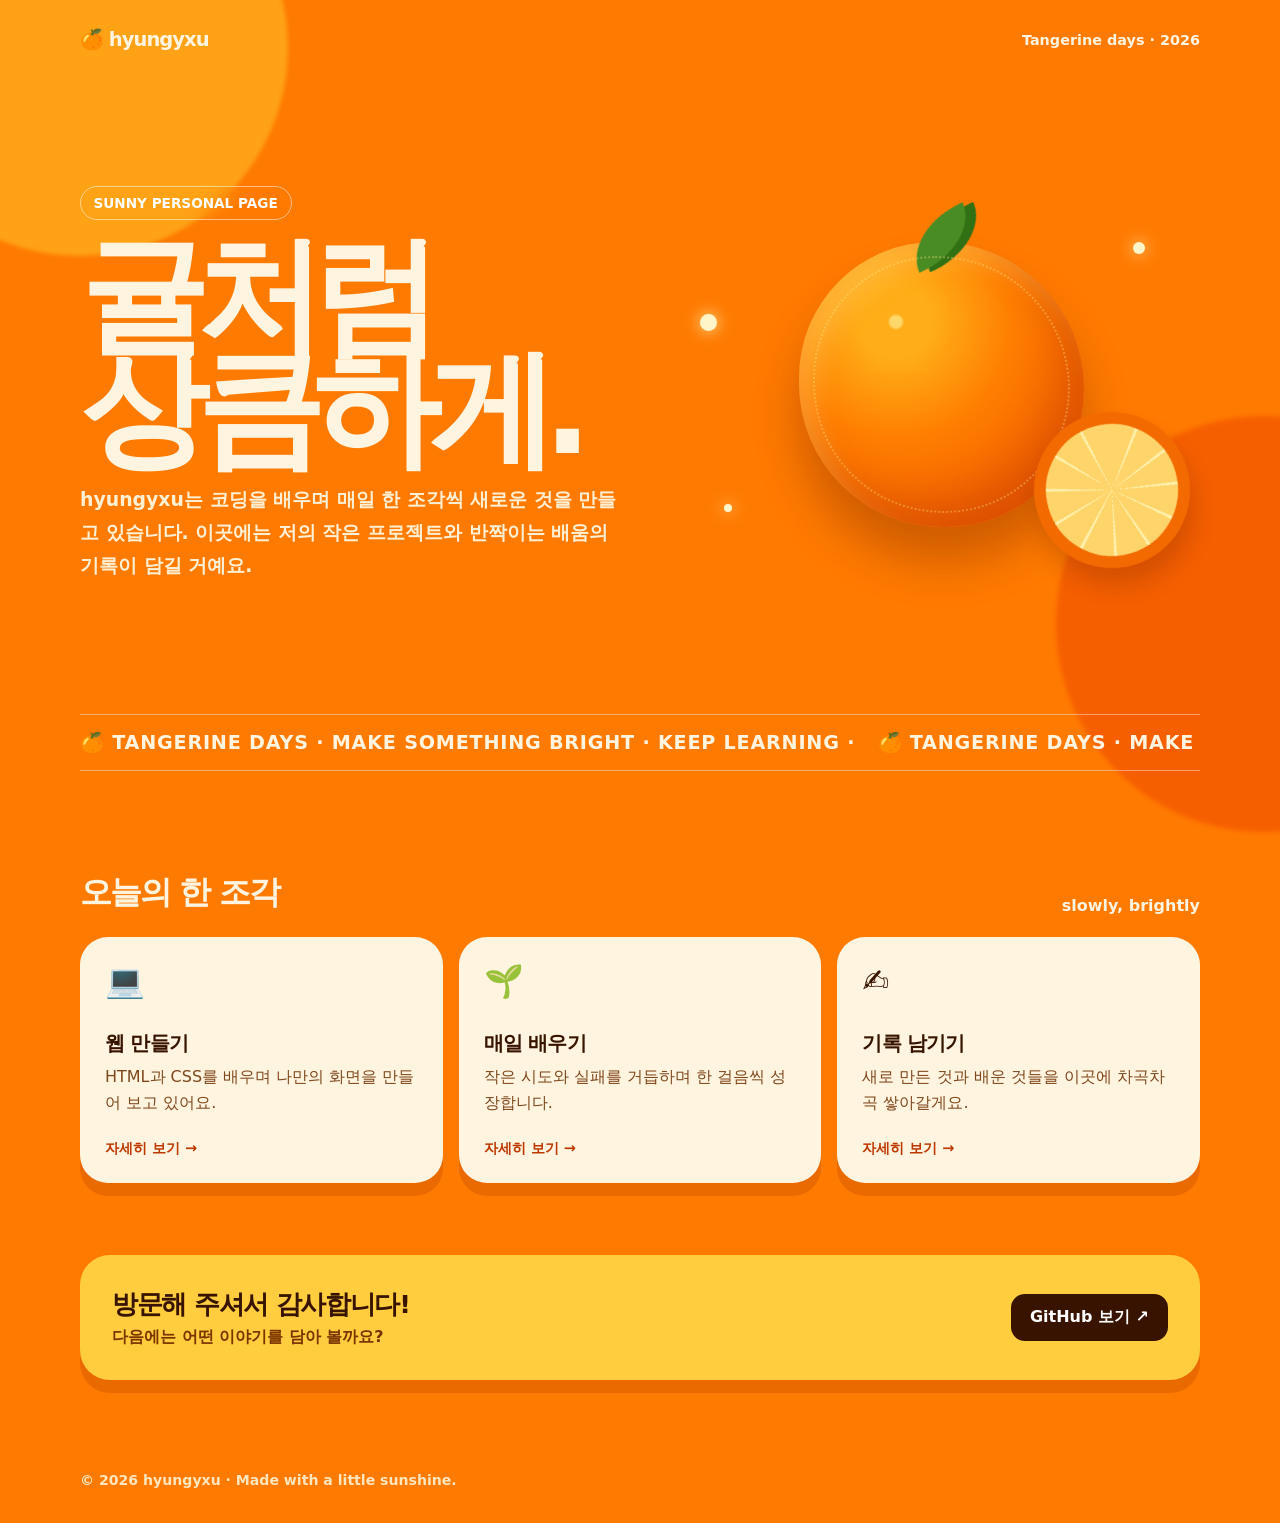
==== index.html @ 392e9925 "Add name to introduction" ====
<!doctype html>
<html lang="ko">
  <head>
    <meta charset="UTF-8" />
    <meta name="viewport" content="width=device-width, initial-scale=1.0" />
    <meta name="description" content="hyungyxu의 귤빛 개인 홈페이지" />
    <title>hyungyxu · Tangerine Days</title>
    <style>
      :root { --orange:#ff7a00; --deep:#bd3900; --cream:#fff4df; --ink:#381400; --yellow:#ffca28; }
      * { box-sizing:border-box; }
      html { scroll-behavior:smooth; }
      body { margin:0; overflow-x:hidden; color:var(--ink); background:var(--orange); font-family:Pretendard,"Noto Sans KR",system-ui,sans-serif; }
      .orb { position:fixed; z-index:-1; width:26rem; height:26rem; border-radius:50%; filter:blur(2px); opacity:.55; pointer-events:none; }
      .orb.one { top:-10rem; left:-8rem; background:#ffc329; animation:drift 12s ease-in-out infinite alternate; }
      .orb.two { right:-12rem; top:26rem; background:#ef4a00; animation:drift 15s -5s ease-in-out infinite alternate-reverse; }
      .wrap { width:min(1120px,calc(100% - 40px)); margin:auto; }
      nav { display:flex; justify-content:space-between; align-items:center; padding:28px 0; color:var(--cream); }
      .brand { font-size:1.22rem; font-weight:900; letter-spacing:-.05em; } .nav-note { font-size:.9rem; font-weight:700; }
      .hero { display:grid; grid-template-columns:1.05fr .95fr; min-height:610px; align-items:center; gap:30px; }
      .tag { display:inline-block; padding:8px 13px; border:1px solid rgba(255,255,255,.5); border-radius:99px; color:white; font-size:.85rem; font-weight:800; backdrop-filter:blur(8px); }
      h1 { margin:20px 0 17px; color:var(--cream); font-size:clamp(4rem,10vw,8.5rem); line-height:.88; letter-spacing:-.095em; }
      .intro { max-width:540px; margin:0; color:#fff0d4; font-size:clamp(1rem,2vw,1.18rem); font-weight:600; line-height:1.75; }
      .fruit-stage { position:relative; height:440px; display:grid; place-items:center; perspective:900px; }
      .tangerine { position:relative; width:285px; height:285px; border-radius:48% 52% 49% 51%; background:radial-gradient(circle at 34% 28%,#ffd66a 0 2%,#ffad18 3% 13%,#ff7e00 42%,#e94c00 100%); box-shadow:inset -24px -26px 38px rgba(173,45,0,.28), inset 16px 18px 24px rgba(255,235,139,.3), 0 35px 45px rgba(107,31,0,.32); transform-style:preserve-3d; animation:fruit-float 5s ease-in-out infinite; }
      .tangerine::before { content:""; position:absolute; top:-28px; left:108px; width:68px; height:47px; border-radius:100% 0 100% 0; background:#4a8c24; transform:rotate(-24deg); box-shadow:10px 4px 0 #327014; }
      .tangerine::after { content:""; position:absolute; inset:14px; border-radius:inherit; border:2px dotted rgba(255,230,138,.34); }
      .slice { position:absolute; right:10px; bottom:36px; width:156px; height:156px; border:12px solid #f36a00; border-radius:50%; background:repeating-conic-gradient(from 8deg,#ffd56b 0 28deg,#fff0ad 29deg 31deg); box-shadow:0 19px 24px rgba(103,30,0,.23); transform:rotate(-16deg); animation:spin 16s linear infinite; }
      .spark { position:absolute; border-radius:50%; background:#fff5c9; box-shadow:0 0 16px #fff2af; animation:blink 2.6s ease-in-out infinite; } .spark.a { width:12px;height:12px;top:78px;right:55px; } .spark.b { width:8px;height:8px;bottom:92px;left:42px;animation-delay:-1s; } .spark.c { width:17px;height:17px;top:150px;left:18px;animation-delay:-1.8s; }
      .marquee { overflow:hidden; margin:25px 0 100px; padding:16px 0; border-top:1px solid rgba(255,242,213,.44); border-bottom:1px solid rgba(255,242,213,.44); color:#fff4df; white-space:nowrap; font-size:1.2rem; font-weight:900; letter-spacing:.04em; }
      .marquee span { display:inline-block; animation:marquee 18s linear infinite; }
      .content { padding-bottom:92px; }
      .section-head { display:flex; align-items:end; justify-content:space-between; margin-bottom:22px; color:var(--cream); } .section-head h2 { margin:0; font-size:2rem; letter-spacing:-.06em; } .section-head p { margin:0; font-weight:700; }
      .cards { display:grid; grid-template-columns:repeat(3,1fr); gap:16px; }
      .card { min-height:220px; padding:25px; border-radius:28px; background:var(--cream); box-shadow:0 13px 0 rgba(155,47,0,.2); transition:transform .35s ease,box-shadow .35s ease; } .card:hover { transform:translateY(-11px) rotate(-1.5deg); box-shadow:0 24px 0 rgba(155,47,0,.18); }
      .card .emoji { font-size:2rem; } .card h3 { margin:30px 0 7px; font-size:1.25rem; letter-spacing:-.04em; } .card p { margin:0; color:#7f471d; line-height:1.6; } .card-link { display:block; color:inherit; text-decoration:none; } .card-link span { display:block; margin-top:24px; color:var(--deep); font-size:.9rem; font-weight:900; transition:transform .2s ease; } .card-link:hover span { transform:translateX(5px); }
      .message { display:flex; justify-content:space-between; gap:24px; align-items:center; margin-top:72px; padding:32px; border-radius:30px; background:#ffcd3d; box-shadow:0 13px 0 rgba(155,47,0,.2); } .message h2 { margin:0; font-size:1.6rem; letter-spacing:-.05em; } .message p { margin:5px 0 0; color:#7c3300; font-weight:600; }
      .button { display:inline-block; padding:13px 19px; border-radius:14px; background:var(--ink); color:white; text-decoration:none; font-weight:800; white-space:nowrap; transition:transform .2s; } .button:hover { transform:scale(1.06) rotate(-2deg); }
      footer { padding:0 0 35px; color:#ffe6bd; font-size:.88rem; font-weight:600; }
      @keyframes fruit-float { 50% { transform:translateY(-22px) rotate(5deg); } } @keyframes drift { to { transform:translate(100px,60px) scale(1.18); } } @keyframes spin { to { transform:rotate(344deg); } } @keyframes blink { 50% { transform:scale(.45); opacity:.3; } } @keyframes marquee { to { transform:translateX(-50%); } }
      @media (max-width:720px) { .hero,.cards { grid-template-columns:1fr; } .hero { padding:40px 0 5px; } .fruit-stage { height:350px; } .tangerine { transform:scale(.78); } .message { align-items:flex-start; flex-direction:column; } .nav-note { display:none; } }
      @media (prefers-reduced-motion:reduce) { *,*::before,*::after { animation-duration:.01ms!important; animation-iteration-count:1!important; scroll-behavior:auto!important; } }
    </style>
  </head>
  <body>
    <div class="orb one"></div><div class="orb two"></div>
    <div class="wrap">
      <nav><div class="brand">🍊 hyungyxu</div><div class="nav-note">Tangerine days · 2026</div></nav>
      <main>
        <section class="hero">
          <div><span class="tag">SUNNY PERSONAL PAGE</span><h1>귤처럼<br />상큼하게.</h1><p class="intro">hyungyxu는 코딩을 배우며 매일 한 조각씩 새로운 것을 만들고 있습니다. 이곳에는 저의 작은 프로젝트와 반짝이는 배움의 기록이 담길 거예요.</p></div>
          <div class="fruit-stage"><div class="tangerine"></div><div class="slice"></div><i class="spark a"></i><i class="spark b"></i><i class="spark c"></i></div>
        </section>
        <div class="marquee"><span>🍊 TANGERINE DAYS · MAKE SOMETHING BRIGHT · KEEP LEARNING · &nbsp; 🍊 TANGERINE DAYS · MAKE SOMETHING BRIGHT · KEEP LEARNING · &nbsp;</span></div>
        <section class="content"><div class="section-head"><h2>오늘의 한 조각</h2><p>slowly, brightly</p></div><div class="cards">
          <a class="card card-link" href="web.html"><div class="emoji">💻</div><h3>웹 만들기</h3><p>HTML과 CSS를 배우며 나만의 화면을 만들어 보고 있어요.</p><span>자세히 보기 →</span></a>
          <a class="card card-link" href="learning.html"><div class="emoji">🌱</div><h3>매일 배우기</h3><p>작은 시도와 실패를 거듭하며 한 걸음씩 성장합니다.</p><span>자세히 보기 →</span></a>
          <a class="card card-link" href="notes.html"><div class="emoji">✍️</div><h3>기록 남기기</h3><p>새로 만든 것과 배운 것들을 이곳에 차곡차곡 쌓아갈게요.</p><span>자세히 보기 →</span></a>
        </div><div class="message"><div><h2>방문해 주셔서 감사합니다!</h2><p>다음에는 어떤 이야기를 담아 볼까요?</p></div><a class="button" href="https://github.com/hyungyxu" target="_blank" rel="noreferrer">GitHub 보기 ↗</a></div></section>
      </main>
      <footer>© 2026 hyungyxu · Made with a little sunshine.</footer>
    </div>
  </body>
</html>
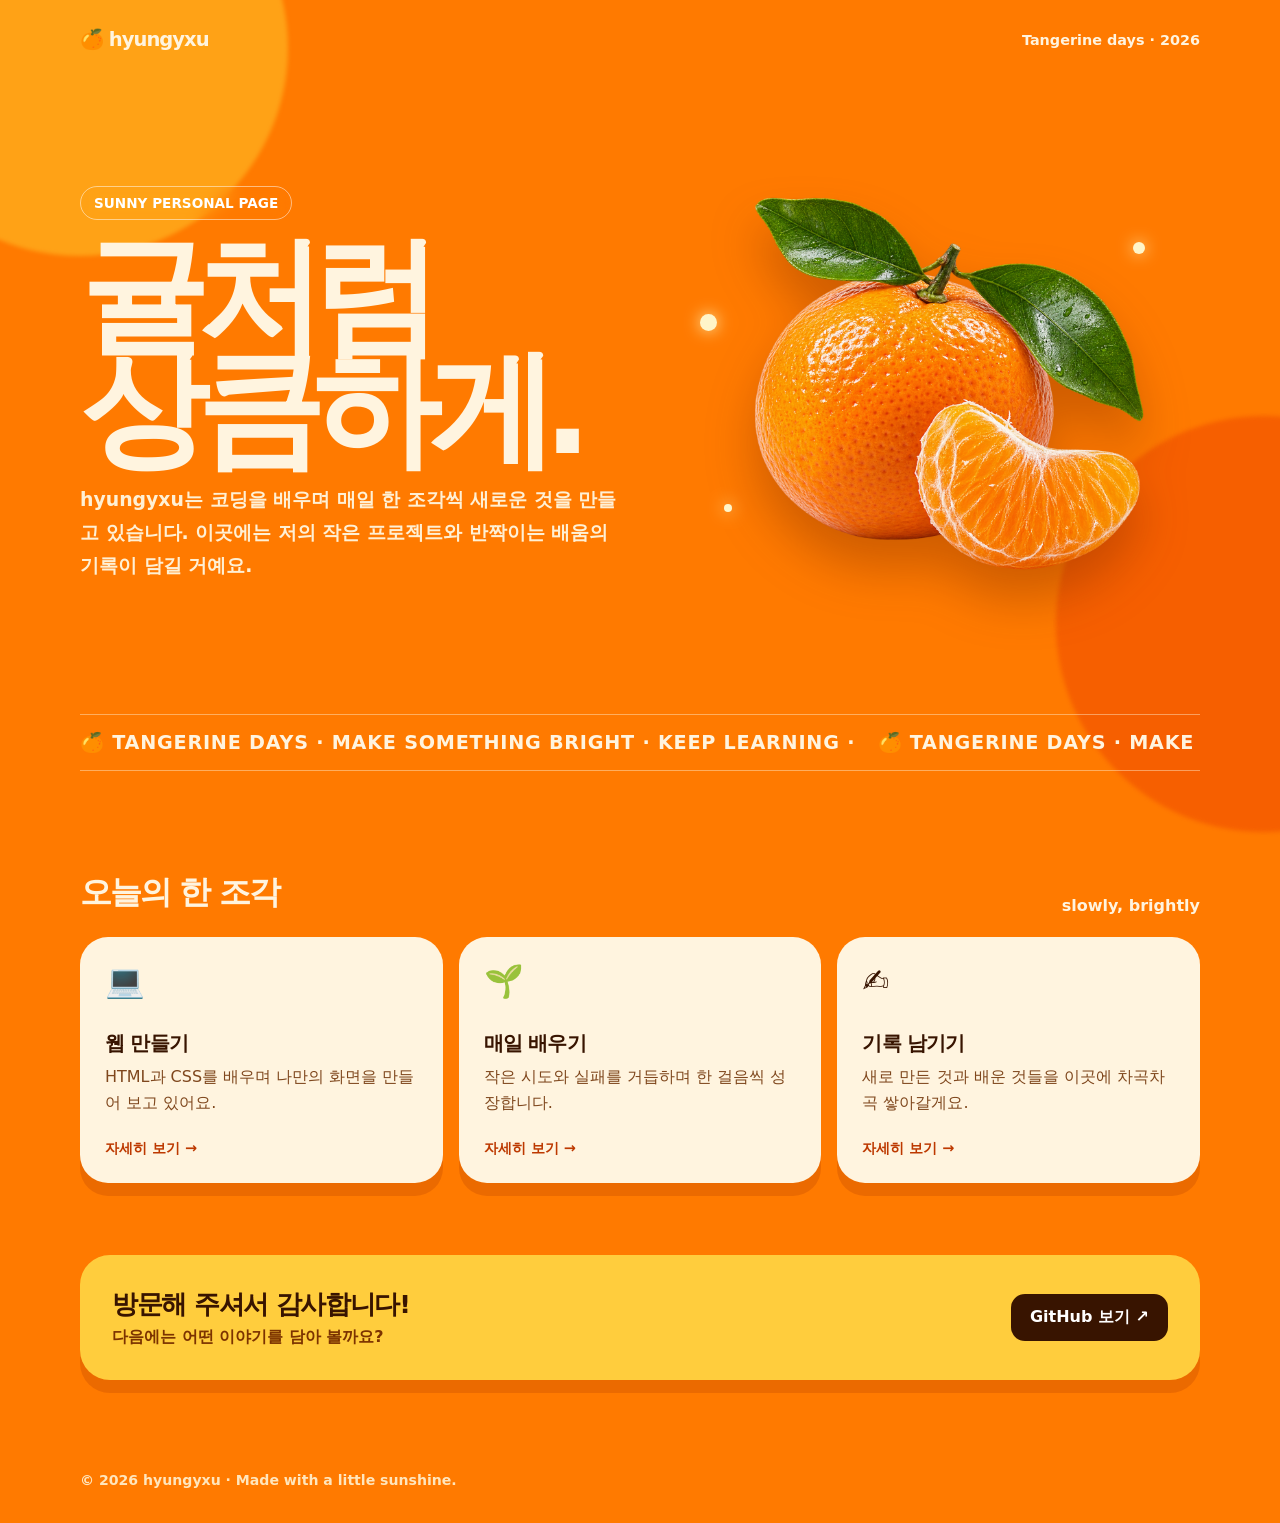
==== commit c583db8f: "Use realistic tangerine hero image" ====
--- a/index.html
+++ b/index.html
@@ -21,6 +21,7 @@
       h1 { margin:20px 0 17px; color:var(--cream); font-size:clamp(4rem,10vw,8.5rem); line-height:.88; letter-spacing:-.095em; }
       .intro { max-width:540px; margin:0; color:#fff0d4; font-size:clamp(1rem,2vw,1.18rem); font-weight:600; line-height:1.75; }
       .fruit-stage { position:relative; height:440px; display:grid; place-items:center; perspective:900px; }
+      .tangerine-photo { width:min(430px,100%); height:auto; filter:drop-shadow(0 30px 24px rgba(107,31,0,.32)); animation:fruit-float 5s ease-in-out infinite; }
       .tangerine { position:relative; width:285px; height:285px; border-radius:48% 52% 49% 51%; background:radial-gradient(circle at 34% 28%,#ffd66a 0 2%,#ffad18 3% 13%,#ff7e00 42%,#e94c00 100%); box-shadow:inset -24px -26px 38px rgba(173,45,0,.28), inset 16px 18px 24px rgba(255,235,139,.3), 0 35px 45px rgba(107,31,0,.32); transform-style:preserve-3d; animation:fruit-float 5s ease-in-out infinite; }
       .tangerine::before { content:""; position:absolute; top:-28px; left:108px; width:68px; height:47px; border-radius:100% 0 100% 0; background:#4a8c24; transform:rotate(-24deg); box-shadow:10px 4px 0 #327014; }
       .tangerine::after { content:""; position:absolute; inset:14px; border-radius:inherit; border:2px dotted rgba(255,230,138,.34); }
@@ -48,7 +49,7 @@
       <main>
         <section class="hero">
           <div><span class="tag">SUNNY PERSONAL PAGE</span><h1>귤처럼<br />상큼하게.</h1><p class="intro">hyungyxu는 코딩을 배우며 매일 한 조각씩 새로운 것을 만들고 있습니다. 이곳에는 저의 작은 프로젝트와 반짝이는 배움의 기록이 담길 거예요.</p></div>
-          <div class="fruit-stage"><div class="tangerine"></div><div class="slice"></div><i class="spark a"></i><i class="spark b"></i><i class="spark c"></i></div>
+          <div class="fruit-stage"><img class="tangerine-photo" src="tangerine-hero.png" alt="싱싱한 귤과 귤 조각" /><i class="spark a"></i><i class="spark b"></i><i class="spark c"></i></div>
         </section>
         <div class="marquee"><span>🍊 TANGERINE DAYS · MAKE SOMETHING BRIGHT · KEEP LEARNING · &nbsp; 🍊 TANGERINE DAYS · MAKE SOMETHING BRIGHT · KEEP LEARNING · &nbsp;</span></div>
         <section class="content"><div class="section-head"><h2>오늘의 한 조각</h2><p>slowly, brightly</p></div><div class="cards">
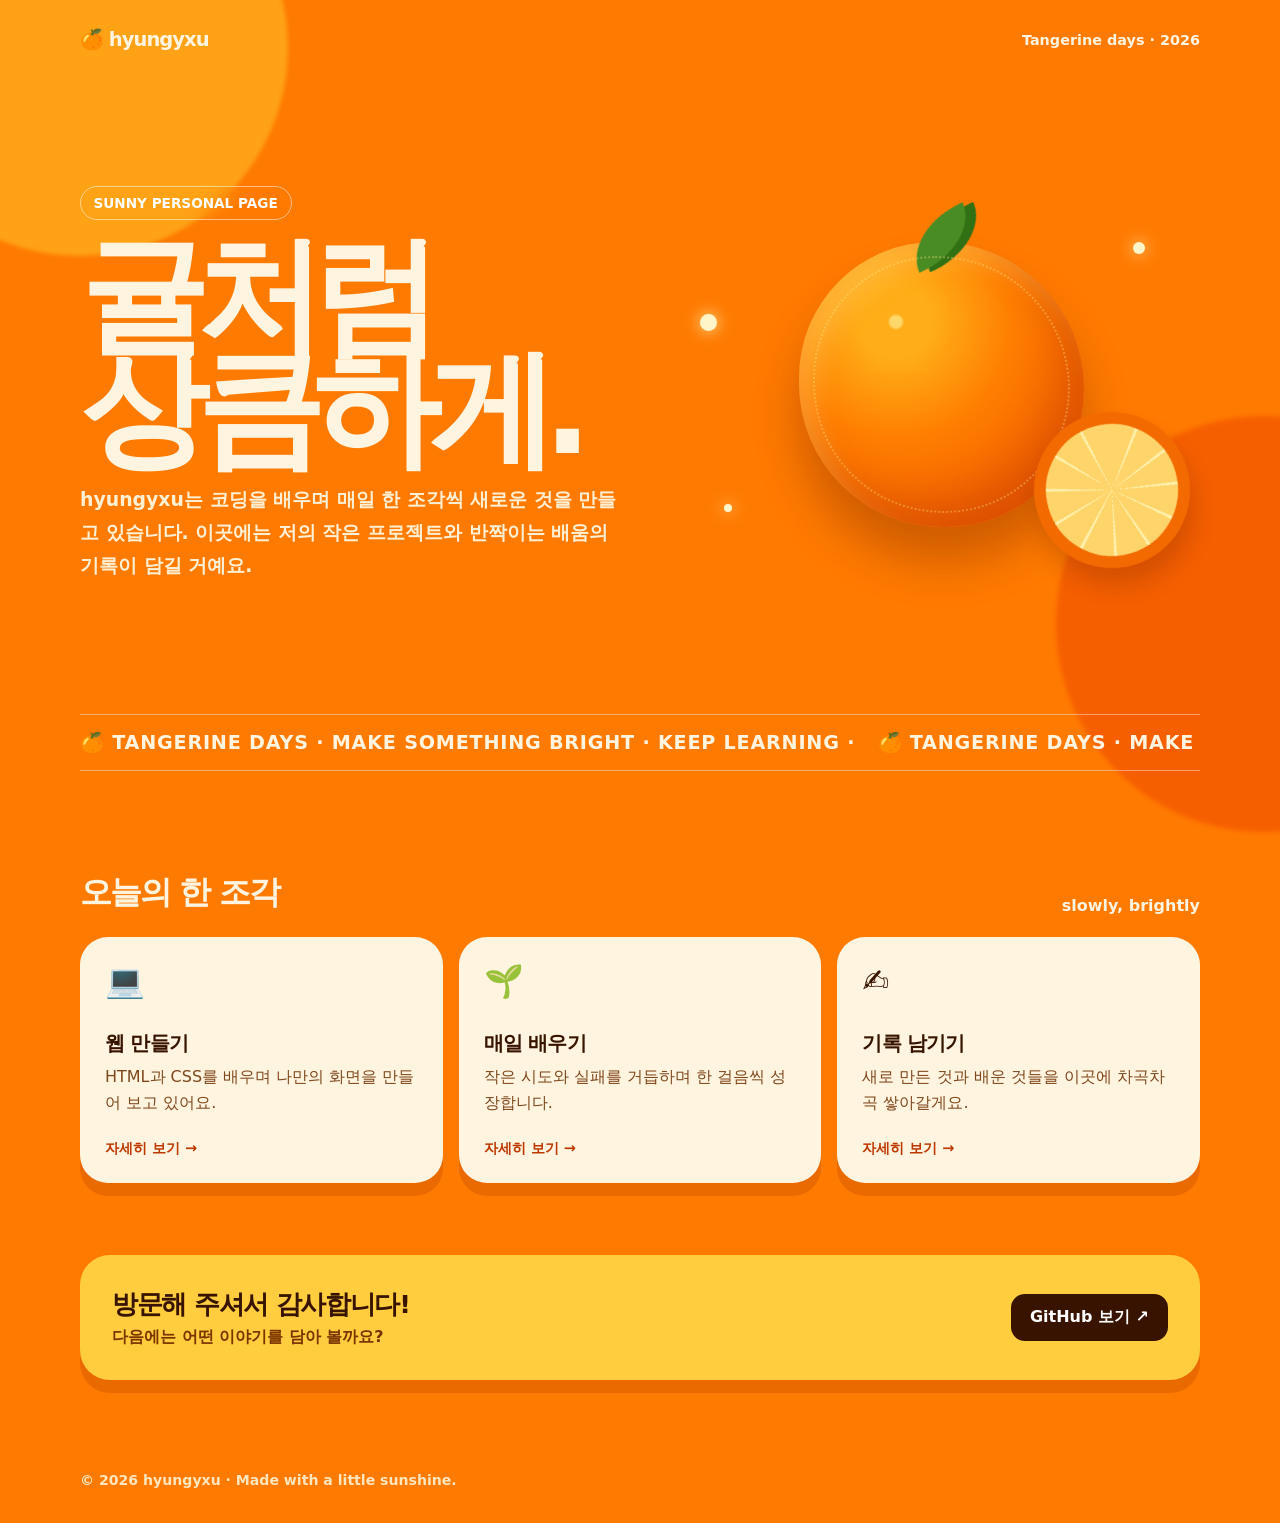
==== commit f46234b4: "Restore CSS tangerine illustration" ====
--- a/index.html
+++ b/index.html
@@ -21,7 +21,6 @@
       h1 { margin:20px 0 17px; color:var(--cream); font-size:clamp(4rem,10vw,8.5rem); line-height:.88; letter-spacing:-.095em; }
       .intro { max-width:540px; margin:0; color:#fff0d4; font-size:clamp(1rem,2vw,1.18rem); font-weight:600; line-height:1.75; }
       .fruit-stage { position:relative; height:440px; display:grid; place-items:center; perspective:900px; }
-      .tangerine-photo { width:min(430px,100%); height:auto; filter:drop-shadow(0 30px 24px rgba(107,31,0,.32)); animation:fruit-float 5s ease-in-out infinite; }
       .tangerine { position:relative; width:285px; height:285px; border-radius:48% 52% 49% 51%; background:radial-gradient(circle at 34% 28%,#ffd66a 0 2%,#ffad18 3% 13%,#ff7e00 42%,#e94c00 100%); box-shadow:inset -24px -26px 38px rgba(173,45,0,.28), inset 16px 18px 24px rgba(255,235,139,.3), 0 35px 45px rgba(107,31,0,.32); transform-style:preserve-3d; animation:fruit-float 5s ease-in-out infinite; }
       .tangerine::before { content:""; position:absolute; top:-28px; left:108px; width:68px; height:47px; border-radius:100% 0 100% 0; background:#4a8c24; transform:rotate(-24deg); box-shadow:10px 4px 0 #327014; }
       .tangerine::after { content:""; position:absolute; inset:14px; border-radius:inherit; border:2px dotted rgba(255,230,138,.34); }
@@ -49,7 +48,7 @@
       <main>
         <section class="hero">
           <div><span class="tag">SUNNY PERSONAL PAGE</span><h1>귤처럼<br />상큼하게.</h1><p class="intro">hyungyxu는 코딩을 배우며 매일 한 조각씩 새로운 것을 만들고 있습니다. 이곳에는 저의 작은 프로젝트와 반짝이는 배움의 기록이 담길 거예요.</p></div>
-          <div class="fruit-stage"><img class="tangerine-photo" src="tangerine-hero.png" alt="싱싱한 귤과 귤 조각" /><i class="spark a"></i><i class="spark b"></i><i class="spark c"></i></div>
+          <div class="fruit-stage"><div class="tangerine"></div><div class="slice"></div><i class="spark a"></i><i class="spark b"></i><i class="spark c"></i></div>
         </section>
         <div class="marquee"><span>🍊 TANGERINE DAYS · MAKE SOMETHING BRIGHT · KEEP LEARNING · &nbsp; 🍊 TANGERINE DAYS · MAKE SOMETHING BRIGHT · KEEP LEARNING · &nbsp;</span></div>
         <section class="content"><div class="section-head"><h2>오늘의 한 조각</h2><p>slowly, brightly</p></div><div class="cards">
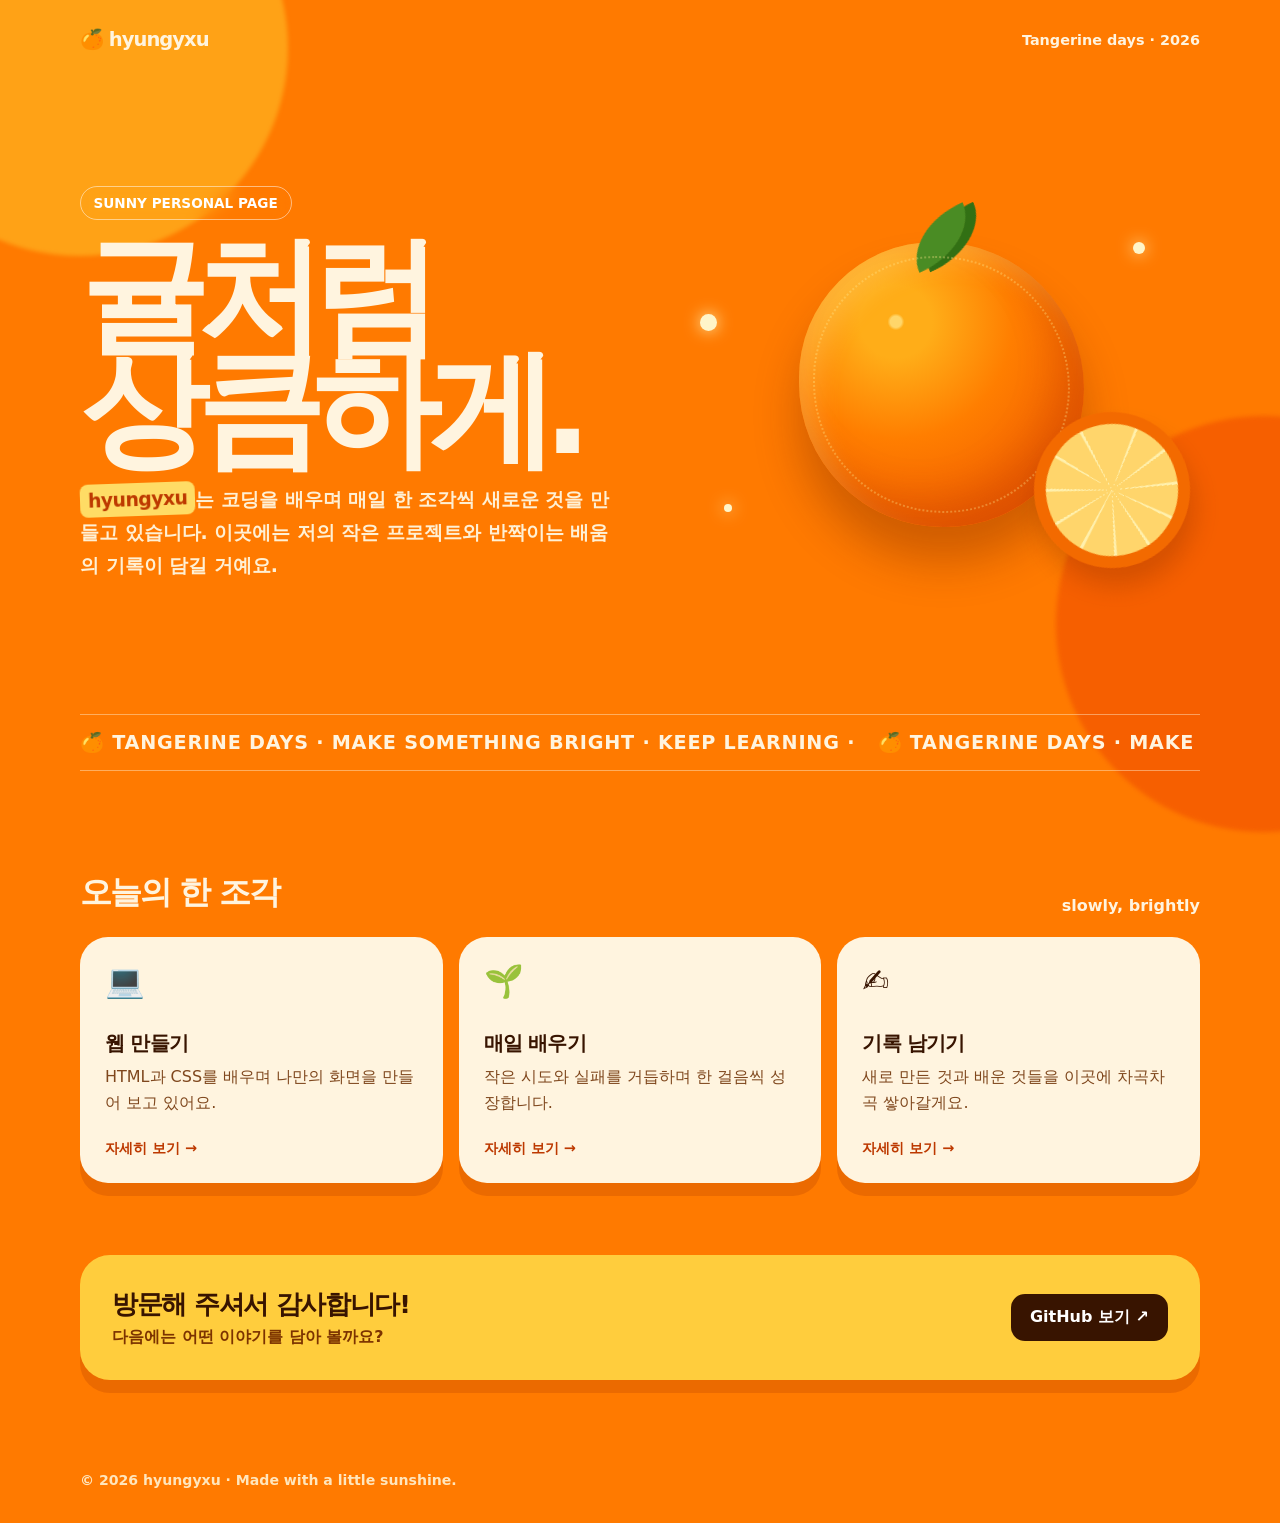
==== commit 65c5e6cf: "Highlight name in introduction" ====
--- a/index.html
+++ b/index.html
@@ -20,6 +20,7 @@
       .tag { display:inline-block; padding:8px 13px; border:1px solid rgba(255,255,255,.5); border-radius:99px; color:white; font-size:.85rem; font-weight:800; backdrop-filter:blur(8px); }
       h1 { margin:20px 0 17px; color:var(--cream); font-size:clamp(4rem,10vw,8.5rem); line-height:.88; letter-spacing:-.095em; }
       .intro { max-width:540px; margin:0; color:#fff0d4; font-size:clamp(1rem,2vw,1.18rem); font-weight:600; line-height:1.75; }
+      .name-highlight { display:inline-block; padding:0 8px; border-radius:8px; color:var(--deep); background:#ffdc65; font-weight:900; letter-spacing:-.03em; transform:rotate(-2deg); }
       .fruit-stage { position:relative; height:440px; display:grid; place-items:center; perspective:900px; }
       .tangerine { position:relative; width:285px; height:285px; border-radius:48% 52% 49% 51%; background:radial-gradient(circle at 34% 28%,#ffd66a 0 2%,#ffad18 3% 13%,#ff7e00 42%,#e94c00 100%); box-shadow:inset -24px -26px 38px rgba(173,45,0,.28), inset 16px 18px 24px rgba(255,235,139,.3), 0 35px 45px rgba(107,31,0,.32); transform-style:preserve-3d; animation:fruit-float 5s ease-in-out infinite; }
       .tangerine::before { content:""; position:absolute; top:-28px; left:108px; width:68px; height:47px; border-radius:100% 0 100% 0; background:#4a8c24; transform:rotate(-24deg); box-shadow:10px 4px 0 #327014; }
@@ -47,7 +48,7 @@
       <nav><div class="brand">🍊 hyungyxu</div><div class="nav-note">Tangerine days · 2026</div></nav>
       <main>
         <section class="hero">
-          <div><span class="tag">SUNNY PERSONAL PAGE</span><h1>귤처럼<br />상큼하게.</h1><p class="intro">hyungyxu는 코딩을 배우며 매일 한 조각씩 새로운 것을 만들고 있습니다. 이곳에는 저의 작은 프로젝트와 반짝이는 배움의 기록이 담길 거예요.</p></div>
+          <div><span class="tag">SUNNY PERSONAL PAGE</span><h1>귤처럼<br />상큼하게.</h1><p class="intro"><strong class="name-highlight">hyungyxu</strong>는 코딩을 배우며 매일 한 조각씩 새로운 것을 만들고 있습니다. 이곳에는 저의 작은 프로젝트와 반짝이는 배움의 기록이 담길 거예요.</p></div>
           <div class="fruit-stage"><div class="tangerine"></div><div class="slice"></div><i class="spark a"></i><i class="spark b"></i><i class="spark c"></i></div>
         </section>
         <div class="marquee"><span>🍊 TANGERINE DAYS · MAKE SOMETHING BRIGHT · KEEP LEARNING · &nbsp; 🍊 TANGERINE DAYS · MAKE SOMETHING BRIGHT · KEEP LEARNING · &nbsp;</span></div>
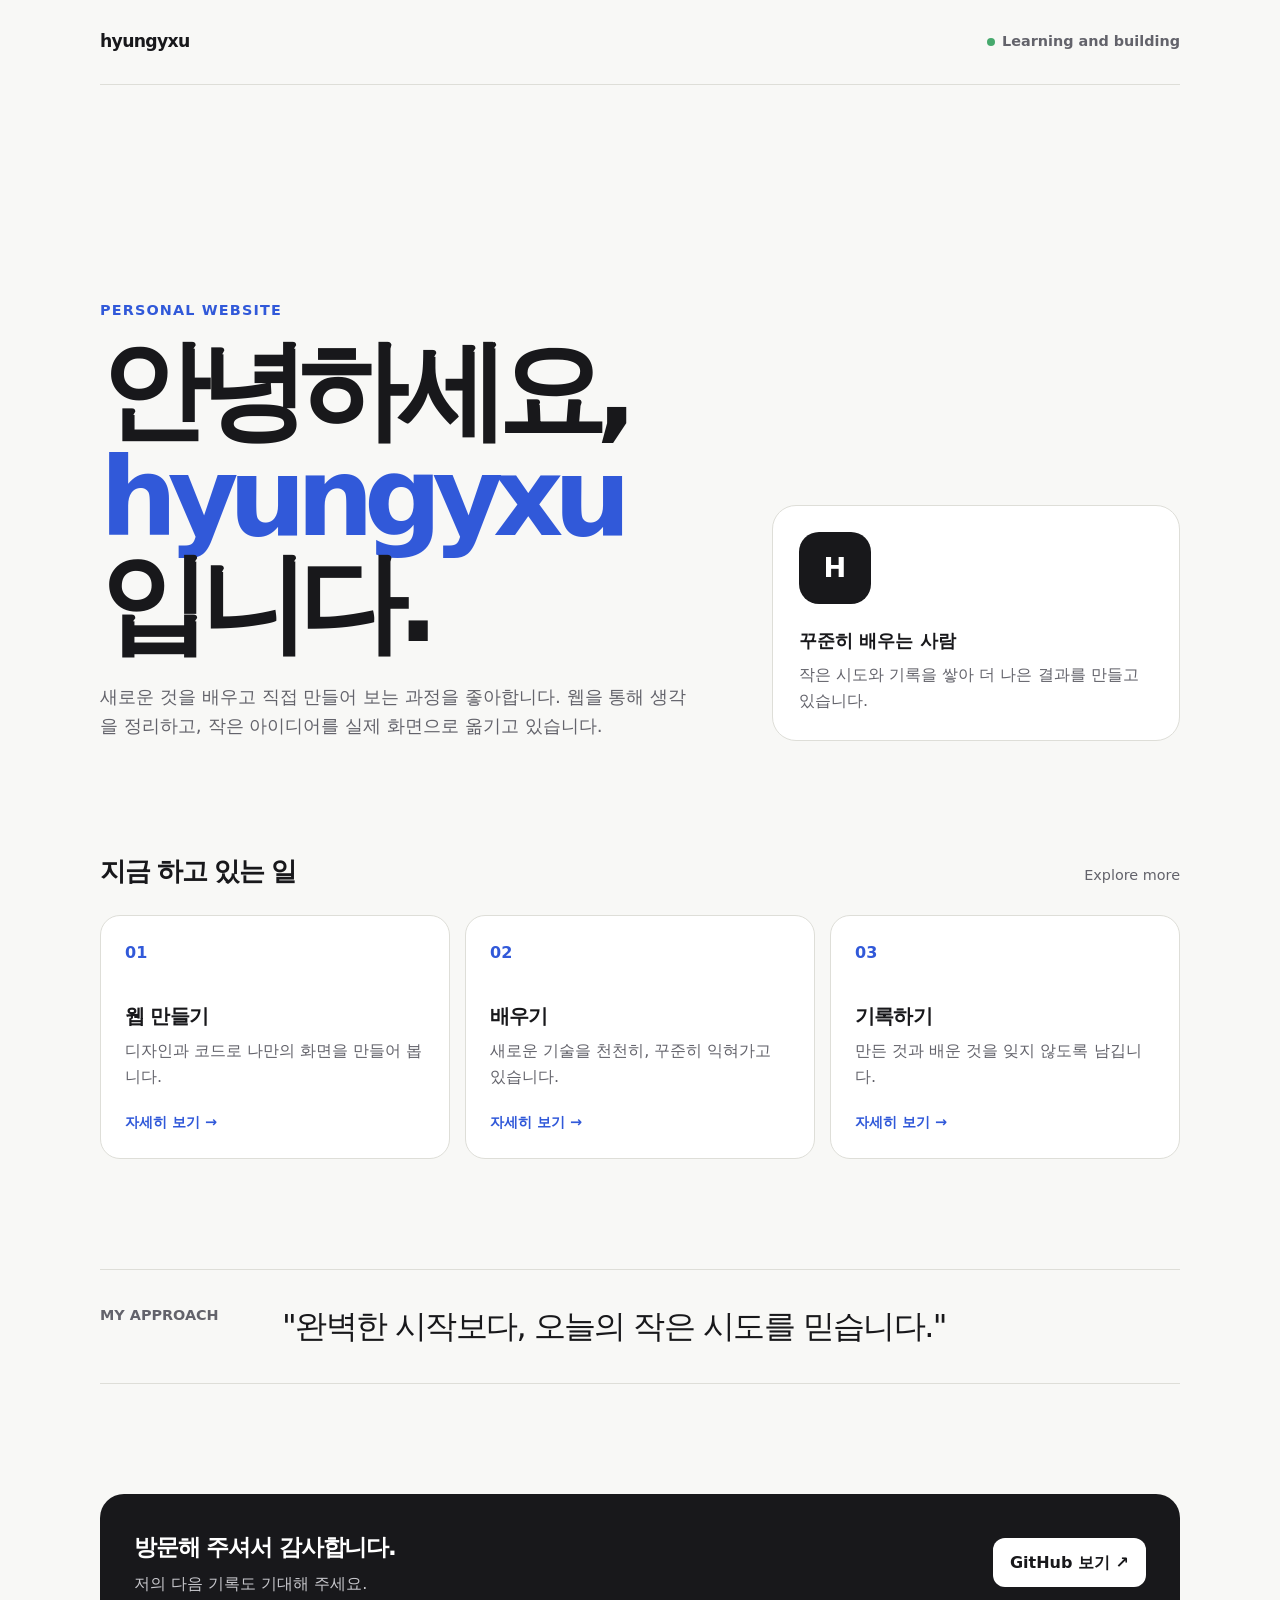
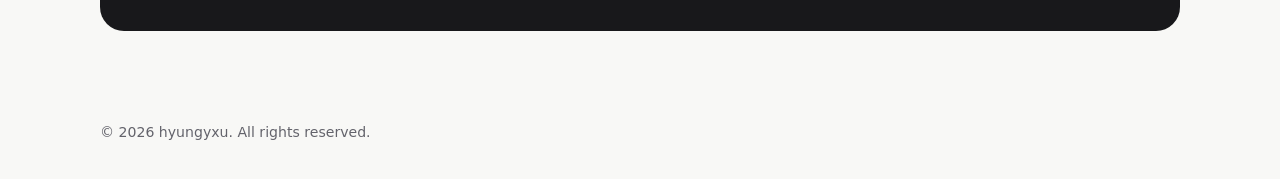
==== commit 1c495c6c: "Redesign as personal introduction site" ====
--- a/index.html
+++ b/index.html
@@ -3,62 +3,42 @@
   <head>
     <meta charset="UTF-8" />
     <meta name="viewport" content="width=device-width, initial-scale=1.0" />
-    <meta name="description" content="hyungyxu의 귤빛 개인 홈페이지" />
-    <title>hyungyxu · Tangerine Days</title>
+    <meta name="description" content="hyungyxu의 개인 소개 홈페이지" />
+    <title>hyungyxu · About me</title>
     <style>
-      :root { --orange:#ff7a00; --deep:#bd3900; --cream:#fff4df; --ink:#381400; --yellow:#ffca28; }
-      * { box-sizing:border-box; }
-      html { scroll-behavior:smooth; }
-      body { margin:0; overflow-x:hidden; color:var(--ink); background:var(--orange); font-family:Pretendard,"Noto Sans KR",system-ui,sans-serif; }
-      .orb { position:fixed; z-index:-1; width:26rem; height:26rem; border-radius:50%; filter:blur(2px); opacity:.55; pointer-events:none; }
-      .orb.one { top:-10rem; left:-8rem; background:#ffc329; animation:drift 12s ease-in-out infinite alternate; }
-      .orb.two { right:-12rem; top:26rem; background:#ef4a00; animation:drift 15s -5s ease-in-out infinite alternate-reverse; }
-      .wrap { width:min(1120px,calc(100% - 40px)); margin:auto; }
-      nav { display:flex; justify-content:space-between; align-items:center; padding:28px 0; color:var(--cream); }
-      .brand { font-size:1.22rem; font-weight:900; letter-spacing:-.05em; } .nav-note { font-size:.9rem; font-weight:700; }
-      .hero { display:grid; grid-template-columns:1.05fr .95fr; min-height:610px; align-items:center; gap:30px; }
-      .tag { display:inline-block; padding:8px 13px; border:1px solid rgba(255,255,255,.5); border-radius:99px; color:white; font-size:.85rem; font-weight:800; backdrop-filter:blur(8px); }
-      h1 { margin:20px 0 17px; color:var(--cream); font-size:clamp(4rem,10vw,8.5rem); line-height:.88; letter-spacing:-.095em; }
-      .intro { max-width:540px; margin:0; color:#fff0d4; font-size:clamp(1rem,2vw,1.18rem); font-weight:600; line-height:1.75; }
-      .name-highlight { display:inline-block; padding:0 8px; border-radius:8px; color:var(--deep); background:#ffdc65; font-weight:900; letter-spacing:-.03em; transform:rotate(-2deg); }
-      .fruit-stage { position:relative; height:440px; display:grid; place-items:center; perspective:900px; }
-      .tangerine { position:relative; width:285px; height:285px; border-radius:48% 52% 49% 51%; background:radial-gradient(circle at 34% 28%,#ffd66a 0 2%,#ffad18 3% 13%,#ff7e00 42%,#e94c00 100%); box-shadow:inset -24px -26px 38px rgba(173,45,0,.28), inset 16px 18px 24px rgba(255,235,139,.3), 0 35px 45px rgba(107,31,0,.32); transform-style:preserve-3d; animation:fruit-float 5s ease-in-out infinite; }
-      .tangerine::before { content:""; position:absolute; top:-28px; left:108px; width:68px; height:47px; border-radius:100% 0 100% 0; background:#4a8c24; transform:rotate(-24deg); box-shadow:10px 4px 0 #327014; }
-      .tangerine::after { content:""; position:absolute; inset:14px; border-radius:inherit; border:2px dotted rgba(255,230,138,.34); }
-      .slice { position:absolute; right:10px; bottom:36px; width:156px; height:156px; border:12px solid #f36a00; border-radius:50%; background:repeating-conic-gradient(from 8deg,#ffd56b 0 28deg,#fff0ad 29deg 31deg); box-shadow:0 19px 24px rgba(103,30,0,.23); transform:rotate(-16deg); animation:spin 16s linear infinite; }
-      .spark { position:absolute; border-radius:50%; background:#fff5c9; box-shadow:0 0 16px #fff2af; animation:blink 2.6s ease-in-out infinite; } .spark.a { width:12px;height:12px;top:78px;right:55px; } .spark.b { width:8px;height:8px;bottom:92px;left:42px;animation-delay:-1s; } .spark.c { width:17px;height:17px;top:150px;left:18px;animation-delay:-1.8s; }
-      .marquee { overflow:hidden; margin:25px 0 100px; padding:16px 0; border-top:1px solid rgba(255,242,213,.44); border-bottom:1px solid rgba(255,242,213,.44); color:#fff4df; white-space:nowrap; font-size:1.2rem; font-weight:900; letter-spacing:.04em; }
-      .marquee span { display:inline-block; animation:marquee 18s linear infinite; }
-      .content { padding-bottom:92px; }
-      .section-head { display:flex; align-items:end; justify-content:space-between; margin-bottom:22px; color:var(--cream); } .section-head h2 { margin:0; font-size:2rem; letter-spacing:-.06em; } .section-head p { margin:0; font-weight:700; }
-      .cards { display:grid; grid-template-columns:repeat(3,1fr); gap:16px; }
-      .card { min-height:220px; padding:25px; border-radius:28px; background:var(--cream); box-shadow:0 13px 0 rgba(155,47,0,.2); transition:transform .35s ease,box-shadow .35s ease; } .card:hover { transform:translateY(-11px) rotate(-1.5deg); box-shadow:0 24px 0 rgba(155,47,0,.18); }
-      .card .emoji { font-size:2rem; } .card h3 { margin:30px 0 7px; font-size:1.25rem; letter-spacing:-.04em; } .card p { margin:0; color:#7f471d; line-height:1.6; } .card-link { display:block; color:inherit; text-decoration:none; } .card-link span { display:block; margin-top:24px; color:var(--deep); font-size:.9rem; font-weight:900; transition:transform .2s ease; } .card-link:hover span { transform:translateX(5px); }
-      .message { display:flex; justify-content:space-between; gap:24px; align-items:center; margin-top:72px; padding:32px; border-radius:30px; background:#ffcd3d; box-shadow:0 13px 0 rgba(155,47,0,.2); } .message h2 { margin:0; font-size:1.6rem; letter-spacing:-.05em; } .message p { margin:5px 0 0; color:#7c3300; font-weight:600; }
-      .button { display:inline-block; padding:13px 19px; border-radius:14px; background:var(--ink); color:white; text-decoration:none; font-weight:800; white-space:nowrap; transition:transform .2s; } .button:hover { transform:scale(1.06) rotate(-2deg); }
-      footer { padding:0 0 35px; color:#ffe6bd; font-size:.88rem; font-weight:600; }
-      @keyframes fruit-float { 50% { transform:translateY(-22px) rotate(5deg); } } @keyframes drift { to { transform:translate(100px,60px) scale(1.18); } } @keyframes spin { to { transform:rotate(344deg); } } @keyframes blink { 50% { transform:scale(.45); opacity:.3; } } @keyframes marquee { to { transform:translateX(-50%); } }
-      @media (max-width:720px) { .hero,.cards { grid-template-columns:1fr; } .hero { padding:40px 0 5px; } .fruit-stage { height:350px; } .tangerine { transform:scale(.78); } .message { align-items:flex-start; flex-direction:column; } .nav-note { display:none; } }
-      @media (prefers-reduced-motion:reduce) { *,*::before,*::after { animation-duration:.01ms!important; animation-iteration-count:1!important; scroll-behavior:auto!important; } }
+      :root { --ink:#18181b; --muted:#63636b; --paper:#f8f8f6; --line:#deded8; --accent:#3159d9; --soft:#e8edff; }
+      * { box-sizing:border-box; } html { scroll-behavior:smooth; }
+      body { margin:0; color:var(--ink); background:var(--paper); font-family:Pretendard,"Noto Sans KR",system-ui,sans-serif; line-height:1.6; }
+      .wrap { width:min(1080px,calc(100% - 40px)); margin:auto; } nav { display:flex; justify-content:space-between; align-items:center; padding:28px 0; border-bottom:1px solid var(--line); }
+      .brand { font-size:1.08rem; font-weight:900; letter-spacing:-.04em; } .available { color:var(--muted); font-size:.9rem; font-weight:600; } .available::before { content:""; display:inline-block; width:8px; height:8px; margin-right:7px; border-radius:50%; background:#46a96d; }
+      main { padding:76px 0 90px; } .hero { display:grid; grid-template-columns:1.2fr .8fr; gap:60px; align-items:end; min-height:470px; }
+      .label { color:var(--accent); font-size:.9rem; font-weight:900; letter-spacing:.08em; } h1 { max-width:720px; margin:16px 0 24px; font-size:clamp(3.5rem,8.5vw,7.4rem); line-height:.98; letter-spacing:-.09em; } h1 em { color:var(--accent); font-style:normal; }
+      .intro { max-width:590px; margin:0; color:var(--muted); font-size:1.15rem; } .profile { padding:26px; border:1px solid var(--line); border-radius:24px; background:white; }
+      .monogram { display:grid; place-items:center; width:72px; height:72px; margin-bottom:22px; border-radius:20px; color:white; background:var(--ink); font-size:1.7rem; font-weight:900; }.profile h2 { margin:0; font-size:1.15rem; }.profile p { margin:7px 0 0; color:var(--muted); }
+      section { margin-top:110px; } .section-top { display:flex; justify-content:space-between; align-items:baseline; margin-bottom:23px; }.section-top h2 { margin:0; font-size:1.6rem; letter-spacing:-.05em; }.section-top p { margin:0; color:var(--muted); font-size:.9rem; }
+      .cards { display:grid; grid-template-columns:repeat(3,1fr); gap:15px; }.card { display:flex; flex-direction:column; min-height:230px; padding:24px; color:inherit; border:1px solid var(--line); border-radius:20px; background:white; text-decoration:none; transition:transform .25s ease,border-color .25s ease,box-shadow .25s ease; }.card:hover { transform:translateY(-7px); border-color:#aebfff; box-shadow:0 16px 30px rgba(27,46,104,.1); }.card .number { color:var(--accent); font-weight:900; }.card h3 { margin:35px 0 6px; font-size:1.25rem; letter-spacing:-.04em; }.card p { margin:0; color:var(--muted); }.arrow { margin-top:auto; padding-top:22px; color:var(--accent); font-size:.9rem; font-weight:900; }
+      .quote { display:grid; grid-template-columns:150px 1fr; gap:32px; padding:34px 0; border-top:1px solid var(--line); border-bottom:1px solid var(--line); }.quote span { color:var(--muted); font-size:.9rem; font-weight:800; }.quote p { max-width:760px; margin:0; font-size:clamp(1.35rem,3vw,2rem); letter-spacing:-.05em; line-height:1.4; }
+      .contact { display:flex; justify-content:space-between; align-items:center; gap:22px; padding:34px; border-radius:24px; color:white; background:var(--ink); }.contact h2 { margin:0; font-size:1.45rem; letter-spacing:-.05em; }.contact p { margin:6px 0 0; color:#c7c7cc; }.contact a { padding:12px 17px; border-radius:12px; color:var(--ink); background:white; font-weight:900; text-decoration:none; white-space:nowrap; } footer { padding:0 0 36px; color:var(--muted); font-size:.88rem; }
+      @media (max-width:720px) { .hero,.cards { grid-template-columns:1fr; }.hero { gap:35px; min-height:0; }.quote { grid-template-columns:1fr; gap:12px; }.contact { align-items:flex-start; flex-direction:column; } main { padding-top:48px; } .available { display:none; } }
     </style>
   </head>
   <body>
-    <div class="orb one"></div><div class="orb two"></div>
     <div class="wrap">
-      <nav><div class="brand">🍊 hyungyxu</div><div class="nav-note">Tangerine days · 2026</div></nav>
+      <nav><div class="brand">hyungyxu</div><div class="available">Learning and building</div></nav>
       <main>
         <section class="hero">
-          <div><span class="tag">SUNNY PERSONAL PAGE</span><h1>귤처럼<br />상큼하게.</h1><p class="intro"><strong class="name-highlight">hyungyxu</strong>는 코딩을 배우며 매일 한 조각씩 새로운 것을 만들고 있습니다. 이곳에는 저의 작은 프로젝트와 반짝이는 배움의 기록이 담길 거예요.</p></div>
-          <div class="fruit-stage"><div class="tangerine"></div><div class="slice"></div><i class="spark a"></i><i class="spark b"></i><i class="spark c"></i></div>
+          <div><div class="label">PERSONAL WEBSITE</div><h1>안녕하세요,<br /><em>hyungyxu</em>입니다.</h1><p class="intro">새로운 것을 배우고 직접 만들어 보는 과정을 좋아합니다. 웹을 통해 생각을 정리하고, 작은 아이디어를 실제 화면으로 옮기고 있습니다.</p></div>
+          <aside class="profile"><div class="monogram">H</div><h2>꾸준히 배우는 사람</h2><p>작은 시도와 기록을 쌓아 더 나은 결과를 만들고 있습니다.</p></aside>
         </section>
-        <div class="marquee"><span>🍊 TANGERINE DAYS · MAKE SOMETHING BRIGHT · KEEP LEARNING · &nbsp; 🍊 TANGERINE DAYS · MAKE SOMETHING BRIGHT · KEEP LEARNING · &nbsp;</span></div>
-        <section class="content"><div class="section-head"><h2>오늘의 한 조각</h2><p>slowly, brightly</p></div><div class="cards">
-          <a class="card card-link" href="web.html"><div class="emoji">💻</div><h3>웹 만들기</h3><p>HTML과 CSS를 배우며 나만의 화면을 만들어 보고 있어요.</p><span>자세히 보기 →</span></a>
-          <a class="card card-link" href="learning.html"><div class="emoji">🌱</div><h3>매일 배우기</h3><p>작은 시도와 실패를 거듭하며 한 걸음씩 성장합니다.</p><span>자세히 보기 →</span></a>
-          <a class="card card-link" href="notes.html"><div class="emoji">✍️</div><h3>기록 남기기</h3><p>새로 만든 것과 배운 것들을 이곳에 차곡차곡 쌓아갈게요.</p><span>자세히 보기 →</span></a>
-        </div><div class="message"><div><h2>방문해 주셔서 감사합니다!</h2><p>다음에는 어떤 이야기를 담아 볼까요?</p></div><a class="button" href="https://github.com/hyungyxu" target="_blank" rel="noreferrer">GitHub 보기 ↗</a></div></section>
+        <section><div class="section-top"><h2>지금 하고 있는 일</h2><p>Explore more</p></div><div class="cards">
+          <a class="card" href="web.html"><span class="number">01</span><h3>웹 만들기</h3><p>디자인과 코드로 나만의 화면을 만들어 봅니다.</p><span class="arrow">자세히 보기 →</span></a>
+          <a class="card" href="learning.html"><span class="number">02</span><h3>배우기</h3><p>새로운 기술을 천천히, 꾸준히 익혀가고 있습니다.</p><span class="arrow">자세히 보기 →</span></a>
+          <a class="card" href="notes.html"><span class="number">03</span><h3>기록하기</h3><p>만든 것과 배운 것을 잊지 않도록 남깁니다.</p><span class="arrow">자세히 보기 →</span></a>
+        </div></section>
+        <section class="quote"><span>MY APPROACH</span><p>"완벽한 시작보다, 오늘의 작은 시도를 믿습니다."</p></section>
+        <section class="contact"><div><h2>방문해 주셔서 감사합니다.</h2><p>저의 다음 기록도 기대해 주세요.</p></div><a href="https://github.com/hyungyxu" target="_blank" rel="noreferrer">GitHub 보기 ↗</a></section>
       </main>
-      <footer>© 2026 hyungyxu · Made with a little sunshine.</footer>
+      <footer>© 2026 hyungyxu. All rights reserved.</footer>
     </div>
   </body>
 </html>
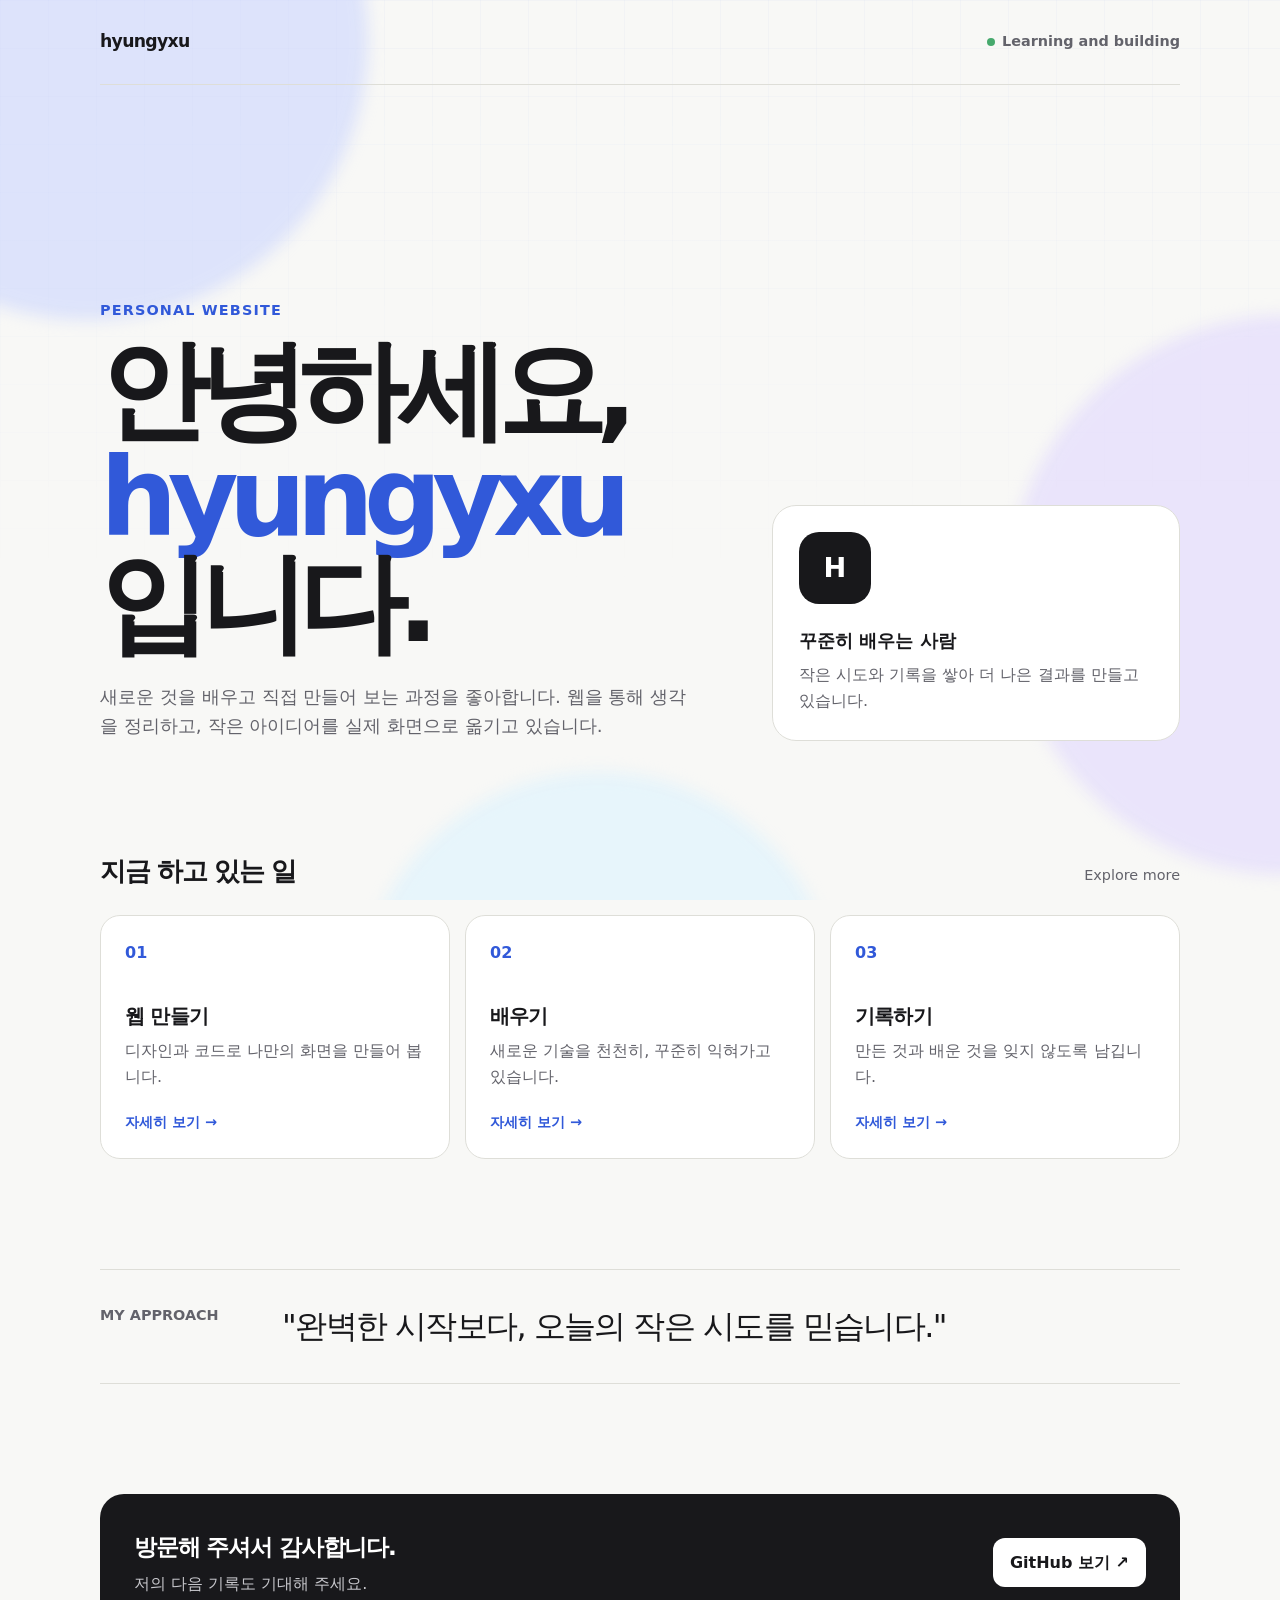
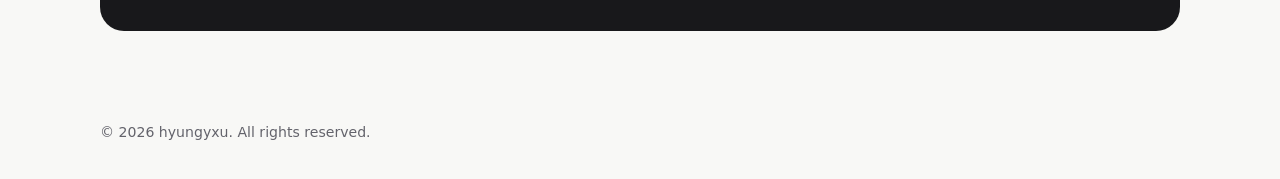
==== commit 26b2bccd: "Add dynamic background effects" ====
--- a/index.html
+++ b/index.html
@@ -8,8 +8,10 @@
     <style>
       :root { --ink:#18181b; --muted:#63636b; --paper:#f8f8f6; --line:#deded8; --accent:#3159d9; --soft:#e8edff; }
       * { box-sizing:border-box; } html { scroll-behavior:smooth; }
-      body { margin:0; color:var(--ink); background:var(--paper); font-family:Pretendard,"Noto Sans KR",system-ui,sans-serif; line-height:1.6; }
-      .wrap { width:min(1080px,calc(100% - 40px)); margin:auto; } nav { display:flex; justify-content:space-between; align-items:center; padding:28px 0; border-bottom:1px solid var(--line); }
+      body { margin:0; overflow-x:hidden; color:var(--ink); background:#f8f8f6; font-family:Pretendard,"Noto Sans KR",system-ui,sans-serif; line-height:1.6; }
+      .ambient { position:fixed; inset:0; z-index:0; overflow:hidden; pointer-events:none; } .ambient::before { content:""; position:absolute; inset:0; opacity:.42; background-image:linear-gradient(rgba(49,89,217,.07) 1px,transparent 1px),linear-gradient(90deg,rgba(49,89,217,.07) 1px,transparent 1px); background-size:48px 48px; mask-image:linear-gradient(to bottom,black,transparent 72%); }
+      .orb { position:absolute; width:35rem; height:35rem; border-radius:50%; filter:blur(8px); opacity:.52; } .orb-one { top:-15rem; left:-12rem; background:#c4d0ff; animation:drift-one 17s ease-in-out infinite alternate; } .orb-two { top:35%; right:-18rem; background:#dcd2ff; animation:drift-two 20s ease-in-out infinite alternate; } .orb-three { bottom:-22rem; left:28%; width:30rem; height:30rem; background:#d6f1ff; animation:drift-three 15s ease-in-out infinite alternate; }
+      .wrap { position:relative; z-index:1; width:min(1080px,calc(100% - 40px)); margin:auto; } nav { display:flex; justify-content:space-between; align-items:center; padding:28px 0; border-bottom:1px solid var(--line); }
       .brand { font-size:1.08rem; font-weight:900; letter-spacing:-.04em; } .available { color:var(--muted); font-size:.9rem; font-weight:600; } .available::before { content:""; display:inline-block; width:8px; height:8px; margin-right:7px; border-radius:50%; background:#46a96d; }
       main { padding:76px 0 90px; } .hero { display:grid; grid-template-columns:1.2fr .8fr; gap:60px; align-items:end; min-height:470px; }
       .label { color:var(--accent); font-size:.9rem; font-weight:900; letter-spacing:.08em; } h1 { max-width:720px; margin:16px 0 24px; font-size:clamp(3.5rem,8.5vw,7.4rem); line-height:.98; letter-spacing:-.09em; } h1 em { color:var(--accent); font-style:normal; }
@@ -19,10 +21,13 @@
       .cards { display:grid; grid-template-columns:repeat(3,1fr); gap:15px; }.card { display:flex; flex-direction:column; min-height:230px; padding:24px; color:inherit; border:1px solid var(--line); border-radius:20px; background:white; text-decoration:none; transition:transform .25s ease,border-color .25s ease,box-shadow .25s ease; }.card:hover { transform:translateY(-7px); border-color:#aebfff; box-shadow:0 16px 30px rgba(27,46,104,.1); }.card .number { color:var(--accent); font-weight:900; }.card h3 { margin:35px 0 6px; font-size:1.25rem; letter-spacing:-.04em; }.card p { margin:0; color:var(--muted); }.arrow { margin-top:auto; padding-top:22px; color:var(--accent); font-size:.9rem; font-weight:900; }
       .quote { display:grid; grid-template-columns:150px 1fr; gap:32px; padding:34px 0; border-top:1px solid var(--line); border-bottom:1px solid var(--line); }.quote span { color:var(--muted); font-size:.9rem; font-weight:800; }.quote p { max-width:760px; margin:0; font-size:clamp(1.35rem,3vw,2rem); letter-spacing:-.05em; line-height:1.4; }
       .contact { display:flex; justify-content:space-between; align-items:center; gap:22px; padding:34px; border-radius:24px; color:white; background:var(--ink); }.contact h2 { margin:0; font-size:1.45rem; letter-spacing:-.05em; }.contact p { margin:6px 0 0; color:#c7c7cc; }.contact a { padding:12px 17px; border-radius:12px; color:var(--ink); background:white; font-weight:900; text-decoration:none; white-space:nowrap; } footer { padding:0 0 36px; color:var(--muted); font-size:.88rem; }
+      @keyframes drift-one { to { transform:translate(18rem,9rem) scale(1.15); } } @keyframes drift-two { to { transform:translate(-14rem,-8rem) scale(.82); } } @keyframes drift-three { to { transform:translate(8rem,-13rem) scale(1.2); } }
       @media (max-width:720px) { .hero,.cards { grid-template-columns:1fr; }.hero { gap:35px; min-height:0; }.quote { grid-template-columns:1fr; gap:12px; }.contact { align-items:flex-start; flex-direction:column; } main { padding-top:48px; } .available { display:none; } }
+      @media (prefers-reduced-motion:reduce) { *,*::before,*::after { animation-duration:.01ms!important; animation-iteration-count:1!important; } }
     </style>
   </head>
   <body>
+    <div class="ambient" aria-hidden="true"><i class="orb orb-one"></i><i class="orb orb-two"></i><i class="orb orb-three"></i></div>
     <div class="wrap">
       <nav><div class="brand">hyungyxu</div><div class="available">Learning and building</div></nav>
       <main>
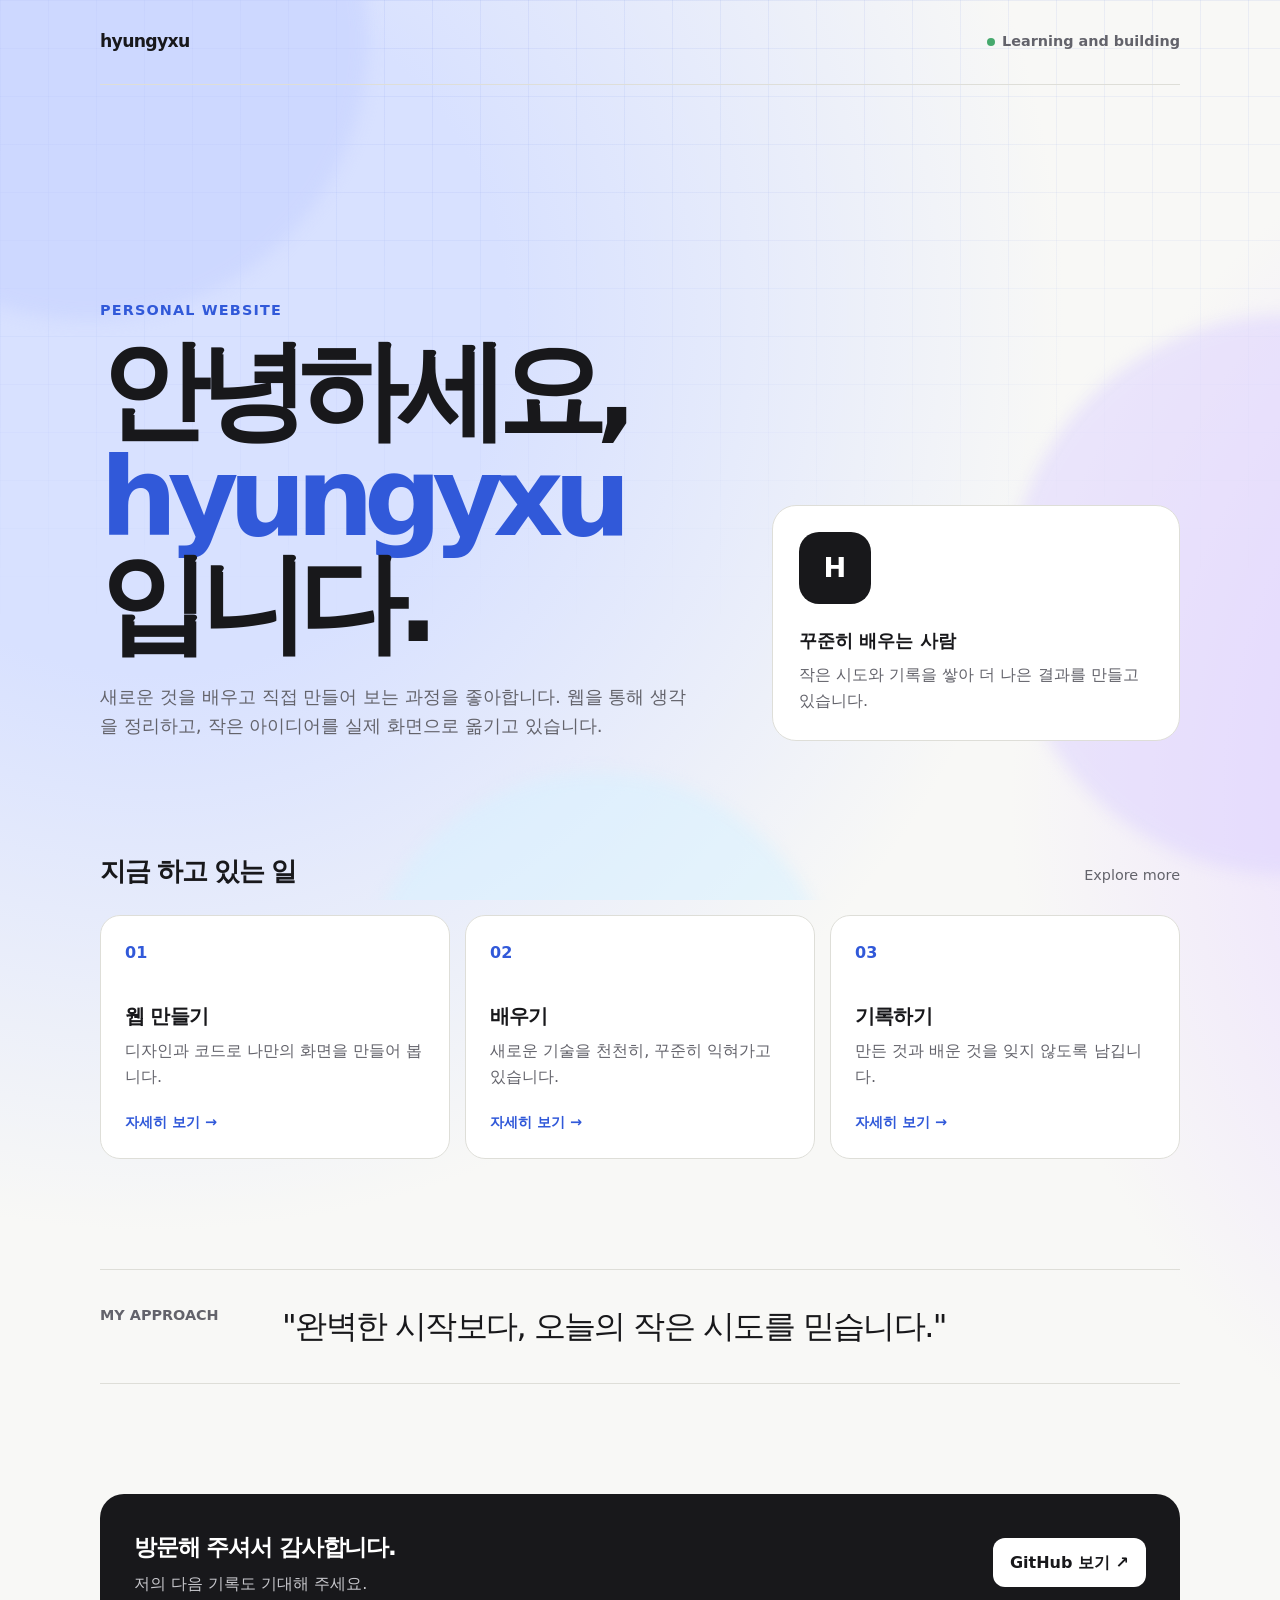
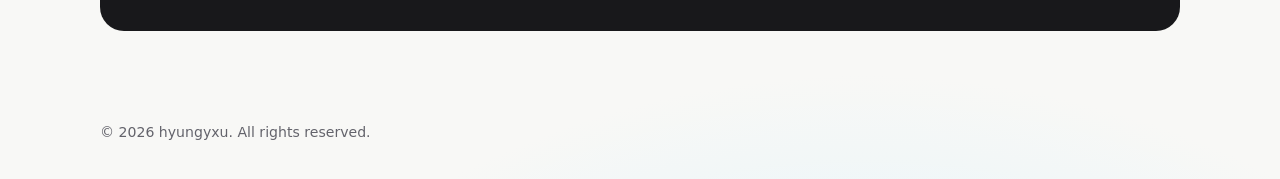
==== commit 7ee1f994: "Strengthen animated background" ====
--- a/index.html
+++ b/index.html
@@ -8,8 +8,8 @@
     <style>
       :root { --ink:#18181b; --muted:#63636b; --paper:#f8f8f6; --line:#deded8; --accent:#3159d9; --soft:#e8edff; }
       * { box-sizing:border-box; } html { scroll-behavior:smooth; }
-      body { margin:0; overflow-x:hidden; color:var(--ink); background:#f8f8f6; font-family:Pretendard,"Noto Sans KR",system-ui,sans-serif; line-height:1.6; }
-      .ambient { position:fixed; inset:0; z-index:0; overflow:hidden; pointer-events:none; } .ambient::before { content:""; position:absolute; inset:0; opacity:.42; background-image:linear-gradient(rgba(49,89,217,.07) 1px,transparent 1px),linear-gradient(90deg,rgba(49,89,217,.07) 1px,transparent 1px); background-size:48px 48px; mask-image:linear-gradient(to bottom,black,transparent 72%); }
+      body { margin:0; overflow-x:hidden; color:var(--ink); background:radial-gradient(circle at 8% 12%,#d8e1ff 0 12%,transparent 31%),radial-gradient(circle at 93% 30%,#eadcff 0 11%,transparent 30%),radial-gradient(circle at 45% 96%,#d2f1ff 0 13%,transparent 32%),#f8f8f6; background-size:150% 150%; animation:background-shift 16s ease-in-out infinite alternate; font-family:Pretendard,"Noto Sans KR",system-ui,sans-serif; line-height:1.6; }
+      .ambient { position:fixed; inset:0; z-index:0; overflow:hidden; pointer-events:none; } .ambient::before { content:""; position:absolute; inset:0; opacity:.65; background-image:linear-gradient(rgba(49,89,217,.11) 1px,transparent 1px),linear-gradient(90deg,rgba(49,89,217,.11) 1px,transparent 1px); background-size:48px 48px; mask-image:linear-gradient(to bottom,black,transparent 72%); }
       .orb { position:absolute; width:35rem; height:35rem; border-radius:50%; filter:blur(8px); opacity:.52; } .orb-one { top:-15rem; left:-12rem; background:#c4d0ff; animation:drift-one 17s ease-in-out infinite alternate; } .orb-two { top:35%; right:-18rem; background:#dcd2ff; animation:drift-two 20s ease-in-out infinite alternate; } .orb-three { bottom:-22rem; left:28%; width:30rem; height:30rem; background:#d6f1ff; animation:drift-three 15s ease-in-out infinite alternate; }
       .wrap { position:relative; z-index:1; width:min(1080px,calc(100% - 40px)); margin:auto; } nav { display:flex; justify-content:space-between; align-items:center; padding:28px 0; border-bottom:1px solid var(--line); }
       .brand { font-size:1.08rem; font-weight:900; letter-spacing:-.04em; } .available { color:var(--muted); font-size:.9rem; font-weight:600; } .available::before { content:""; display:inline-block; width:8px; height:8px; margin-right:7px; border-radius:50%; background:#46a96d; }
@@ -21,7 +21,7 @@
       .cards { display:grid; grid-template-columns:repeat(3,1fr); gap:15px; }.card { display:flex; flex-direction:column; min-height:230px; padding:24px; color:inherit; border:1px solid var(--line); border-radius:20px; background:white; text-decoration:none; transition:transform .25s ease,border-color .25s ease,box-shadow .25s ease; }.card:hover { transform:translateY(-7px); border-color:#aebfff; box-shadow:0 16px 30px rgba(27,46,104,.1); }.card .number { color:var(--accent); font-weight:900; }.card h3 { margin:35px 0 6px; font-size:1.25rem; letter-spacing:-.04em; }.card p { margin:0; color:var(--muted); }.arrow { margin-top:auto; padding-top:22px; color:var(--accent); font-size:.9rem; font-weight:900; }
       .quote { display:grid; grid-template-columns:150px 1fr; gap:32px; padding:34px 0; border-top:1px solid var(--line); border-bottom:1px solid var(--line); }.quote span { color:var(--muted); font-size:.9rem; font-weight:800; }.quote p { max-width:760px; margin:0; font-size:clamp(1.35rem,3vw,2rem); letter-spacing:-.05em; line-height:1.4; }
       .contact { display:flex; justify-content:space-between; align-items:center; gap:22px; padding:34px; border-radius:24px; color:white; background:var(--ink); }.contact h2 { margin:0; font-size:1.45rem; letter-spacing:-.05em; }.contact p { margin:6px 0 0; color:#c7c7cc; }.contact a { padding:12px 17px; border-radius:12px; color:var(--ink); background:white; font-weight:900; text-decoration:none; white-space:nowrap; } footer { padding:0 0 36px; color:var(--muted); font-size:.88rem; }
-      @keyframes drift-one { to { transform:translate(18rem,9rem) scale(1.15); } } @keyframes drift-two { to { transform:translate(-14rem,-8rem) scale(.82); } } @keyframes drift-three { to { transform:translate(8rem,-13rem) scale(1.2); } }
+      @keyframes background-shift { to { background-position:14% 18%,86% 18%,55% 78%,0 0; } } @keyframes drift-one { to { transform:translate(18rem,9rem) scale(1.15); } } @keyframes drift-two { to { transform:translate(-14rem,-8rem) scale(.82); } } @keyframes drift-three { to { transform:translate(8rem,-13rem) scale(1.2); } }
       @media (max-width:720px) { .hero,.cards { grid-template-columns:1fr; }.hero { gap:35px; min-height:0; }.quote { grid-template-columns:1fr; gap:12px; }.contact { align-items:flex-start; flex-direction:column; } main { padding-top:48px; } .available { display:none; } }
       @media (prefers-reduced-motion:reduce) { *,*::before,*::after { animation-duration:.01ms!important; animation-iteration-count:1!important; } }
     </style>
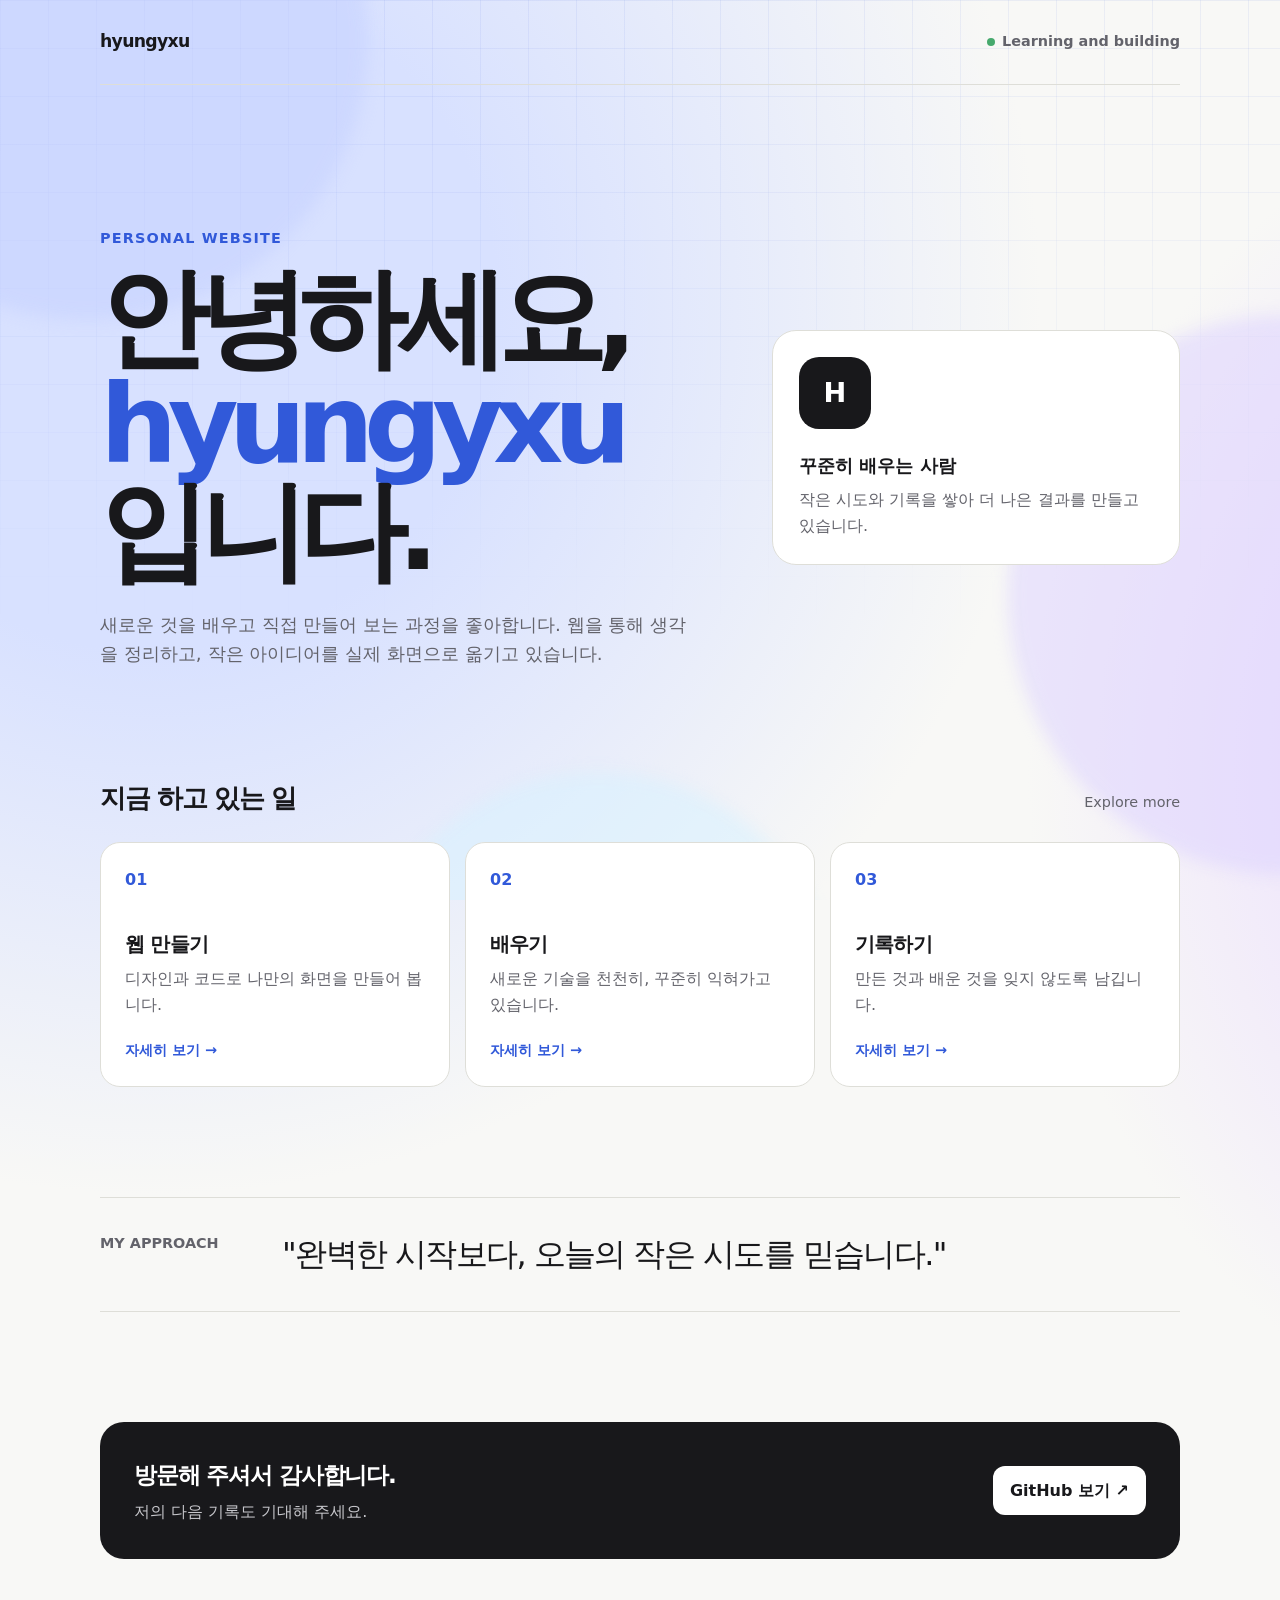
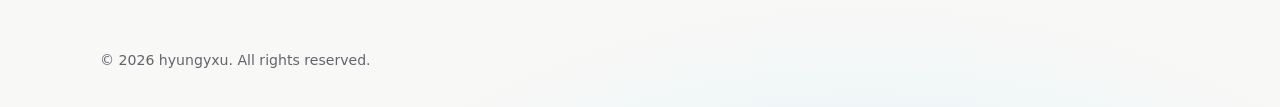
==== commit 8f352a64: "Reduce top hero spacing" ====
--- a/index.html
+++ b/index.html
@@ -13,7 +13,7 @@
       .orb { position:absolute; width:35rem; height:35rem; border-radius:50%; filter:blur(8px); opacity:.52; } .orb-one { top:-15rem; left:-12rem; background:#c4d0ff; animation:drift-one 17s ease-in-out infinite alternate; } .orb-two { top:35%; right:-18rem; background:#dcd2ff; animation:drift-two 20s ease-in-out infinite alternate; } .orb-three { bottom:-22rem; left:28%; width:30rem; height:30rem; background:#d6f1ff; animation:drift-three 15s ease-in-out infinite alternate; }
       .wrap { position:relative; z-index:1; width:min(1080px,calc(100% - 40px)); margin:auto; } nav { display:flex; justify-content:space-between; align-items:center; padding:28px 0; border-bottom:1px solid var(--line); }
       .brand { font-size:1.08rem; font-weight:900; letter-spacing:-.04em; } .available { color:var(--muted); font-size:.9rem; font-weight:600; } .available::before { content:""; display:inline-block; width:8px; height:8px; margin-right:7px; border-radius:50%; background:#46a96d; }
-      main { padding:76px 0 90px; } .hero { display:grid; grid-template-columns:1.2fr .8fr; gap:60px; align-items:end; min-height:470px; }
+      main { padding:32px 0 90px; } .hero { display:grid; grid-template-columns:1.2fr .8fr; gap:60px; align-items:center; min-height:390px; }
       .label { color:var(--accent); font-size:.9rem; font-weight:900; letter-spacing:.08em; } h1 { max-width:720px; margin:16px 0 24px; font-size:clamp(3.5rem,8.5vw,7.4rem); line-height:.98; letter-spacing:-.09em; } h1 em { color:var(--accent); font-style:normal; }
       .intro { max-width:590px; margin:0; color:var(--muted); font-size:1.15rem; } .profile { padding:26px; border:1px solid var(--line); border-radius:24px; background:white; }
       .monogram { display:grid; place-items:center; width:72px; height:72px; margin-bottom:22px; border-radius:20px; color:white; background:var(--ink); font-size:1.7rem; font-weight:900; }.profile h2 { margin:0; font-size:1.15rem; }.profile p { margin:7px 0 0; color:var(--muted); }
@@ -22,7 +22,7 @@
       .quote { display:grid; grid-template-columns:150px 1fr; gap:32px; padding:34px 0; border-top:1px solid var(--line); border-bottom:1px solid var(--line); }.quote span { color:var(--muted); font-size:.9rem; font-weight:800; }.quote p { max-width:760px; margin:0; font-size:clamp(1.35rem,3vw,2rem); letter-spacing:-.05em; line-height:1.4; }
       .contact { display:flex; justify-content:space-between; align-items:center; gap:22px; padding:34px; border-radius:24px; color:white; background:var(--ink); }.contact h2 { margin:0; font-size:1.45rem; letter-spacing:-.05em; }.contact p { margin:6px 0 0; color:#c7c7cc; }.contact a { padding:12px 17px; border-radius:12px; color:var(--ink); background:white; font-weight:900; text-decoration:none; white-space:nowrap; } footer { padding:0 0 36px; color:var(--muted); font-size:.88rem; }
       @keyframes background-shift { to { background-position:14% 18%,86% 18%,55% 78%,0 0; } } @keyframes drift-one { to { transform:translate(18rem,9rem) scale(1.15); } } @keyframes drift-two { to { transform:translate(-14rem,-8rem) scale(.82); } } @keyframes drift-three { to { transform:translate(8rem,-13rem) scale(1.2); } }
-      @media (max-width:720px) { .hero,.cards { grid-template-columns:1fr; }.hero { gap:35px; min-height:0; }.quote { grid-template-columns:1fr; gap:12px; }.contact { align-items:flex-start; flex-direction:column; } main { padding-top:48px; } .available { display:none; } }
+      @media (max-width:720px) { .hero,.cards { grid-template-columns:1fr; }.hero { gap:35px; min-height:0; }.quote { grid-template-columns:1fr; gap:12px; }.contact { align-items:flex-start; flex-direction:column; } main { padding-top:28px; } .available { display:none; } }
       @media (prefers-reduced-motion:reduce) { *,*::before,*::after { animation-duration:.01ms!important; animation-iteration-count:1!important; } }
     </style>
   </head>
